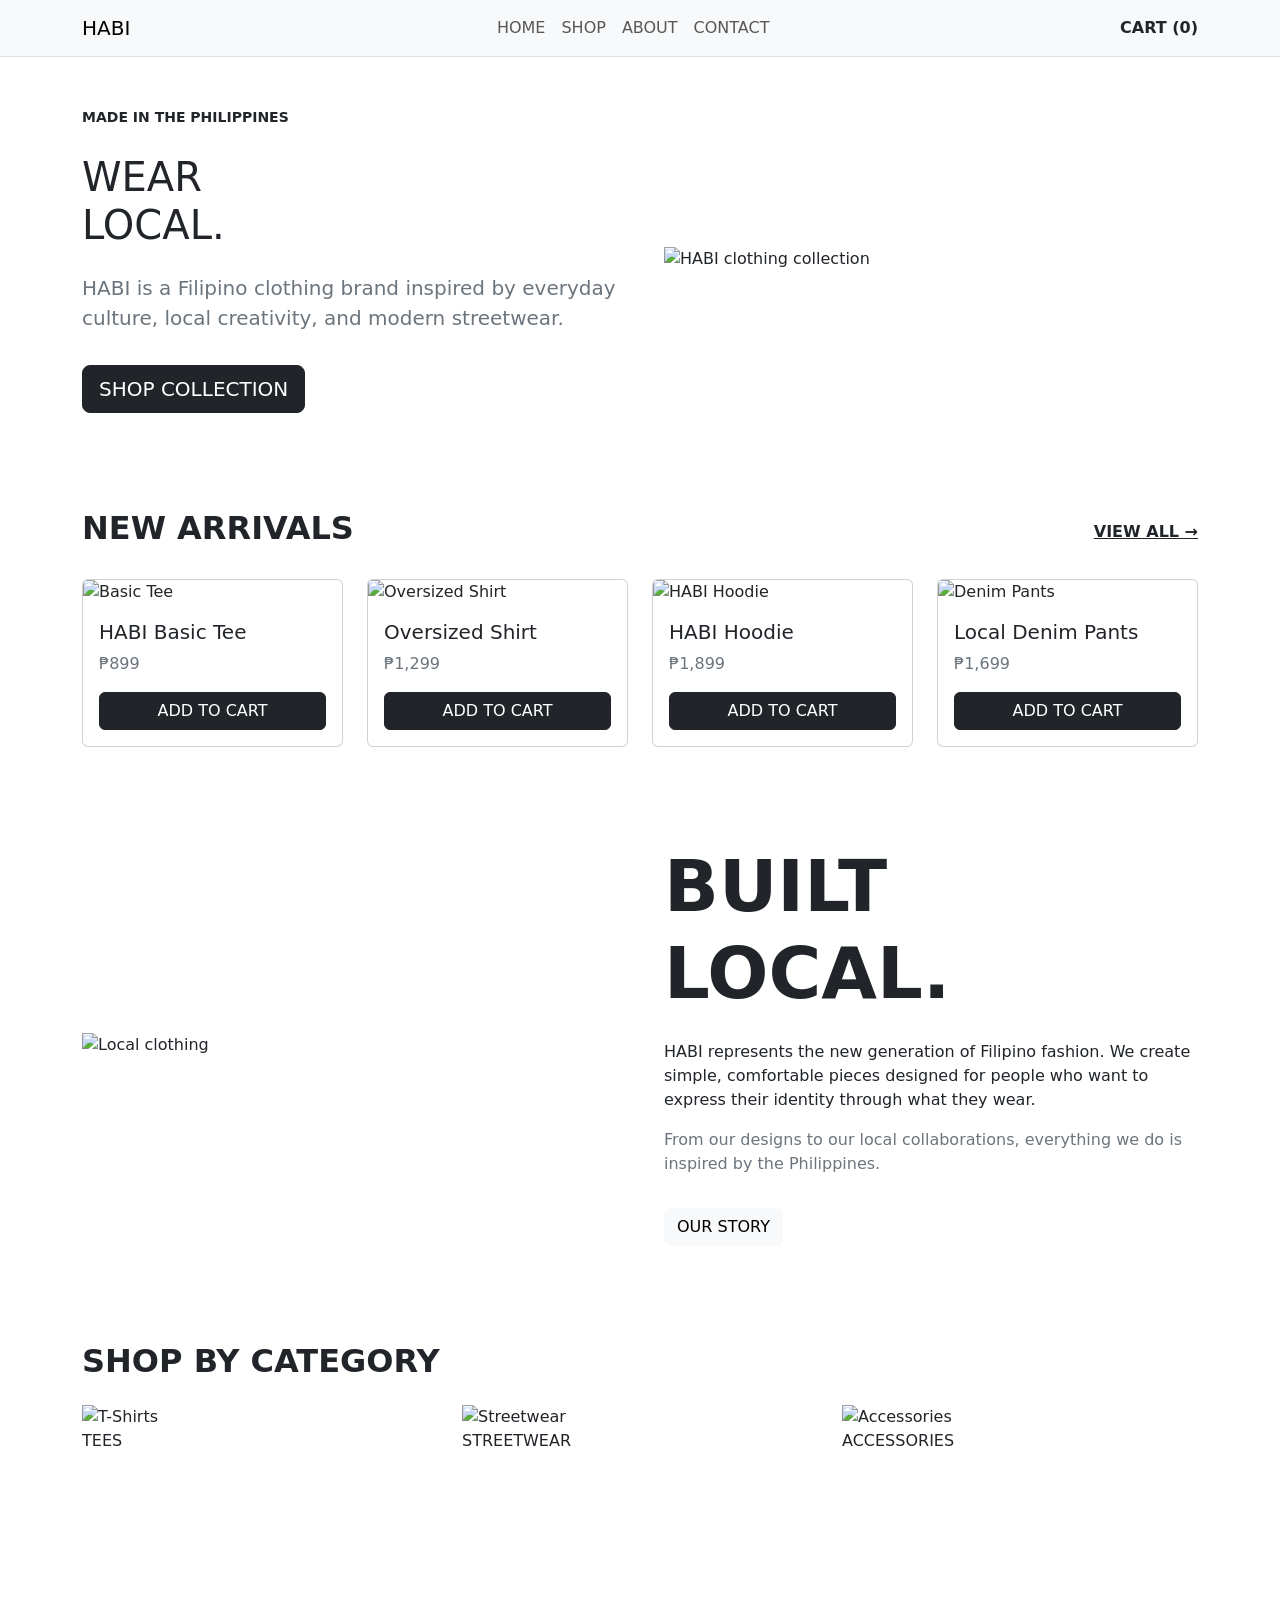
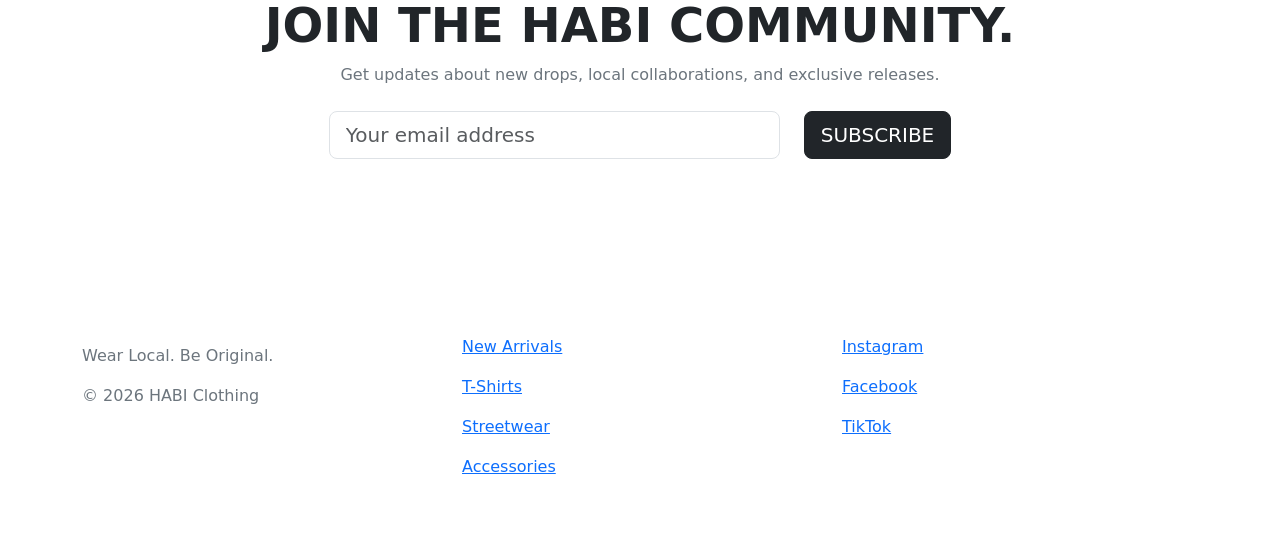
==== index.html @ 20bbadb5 "convert to bootstrap" ====
<!DOCTYPE html>
<html lang="en">
<head>
    <meta charset="UTF-8">
    <meta name="viewport" content="width=device-width, initial-scale=1.0">

    <title>HABI | Local Clothing Brand</title>

    <!-- Bootstrap CSS -->
    <link
        href="https://cdn.jsdelivr.net/npm/bootstrap@5.3.8/dist/css/bootstrap.min.css"
        rel="stylesheet"
    >

    <!-- Custom CSS -->
    <link rel="stylesheet" href="style.css">
</head>

<body>

<!-- ================= NAVBAR ================= -->

<nav class="navbar navbar-expand-lg bg-light border-bottom sticky-top">
    <div class="container">

        <a class="navbar-brand" href="#">
            HABI
        </a>

        <button
            class="navbar-toggler"
            type="button"
            data-bs-toggle="collapse"
            data-bs-target="#navbarNav"
        >
            <span class="navbar-toggler-icon"></span>
        </button>

        <div class="collapse navbar-collapse" id="navbarNav">

            <ul class="navbar-nav mx-auto">

                <li class="nav-item">
                    <a class="nav-link" href="#home">HOME</a>
                </li>

                <li class="nav-item">
                    <a class="nav-link" href="#shop">SHOP</a>
                </li>

                <li class="nav-item">
                    <a class="nav-link" href="#about">ABOUT</a>
                </li>

                <li class="nav-item">
                    <a class="nav-link" href="#contact">CONTACT</a>
                </li>

            </ul>

            <span class="fw-bold">
                CART (0)
            </span>

        </div>

    </div>
</nav>


<!-- ================= HERO ================= -->

<section id="home" class="hero py-5">

    <div class="container">

        <div class="row align-items-center g-5">

            <div class="col-lg-6">

                <small class="fw-bold">
                    MADE IN THE PHILIPPINES
                </small>

                <h1 class="hero-title my-4">
                    WEAR<br>
                    LOCAL.
                </h1>

                <p class="lead text-secondary">
                    HABI is a Filipino clothing brand inspired by
                    everyday culture, local creativity, and modern
                    streetwear.
                </p>

                <a href="#shop" class="btn btn-dark btn-lg mt-3">
                    SHOP COLLECTION
                </a>

            </div>

            <div class="col-lg-6">

                <img
                    src="https://images.unsplash.com/photo-1529139574466-a303027c1d8b?auto=format&fit=crop&w=1000&q=80"
                    class="img-fluid w-100 hero-image"
                    alt="HABI clothing collection"
                >

            </div>

        </div>

    </div>

</section>


<!-- ================= SHOP ================= -->

<section id="shop" class="py-5">

    <div class="container">

        <div class="d-flex justify-content-between align-items-center mb-4">

            <h2 class="fw-bold">
                NEW ARRIVALS
            </h2>

            <a href="#" class="text-dark fw-bold">
                VIEW ALL →
            </a>

        </div>


        <div class="row g-4">

            <!-- PRODUCT 1 -->

            <div class="col-12 col-sm-6 col-lg-3">

                <div class="card product-card h-100">

                    <img
                        src="https://images.unsplash.com/photo-1521572163474-6864f9cf17ab?auto=format&fit=crop&w=700&q=80"
                        class="card-img-top product-img"
                        alt="Basic Tee"
                    >

                    <div class="card-body">

                        <h5 class="card-title">
                            HABI Basic Tee
                        </h5>

                        <p class="card-text text-secondary">
                            ₱899
                        </p>

                        <button class="btn btn-dark w-100">
                            ADD TO CART
                        </button>

                    </div>

                </div>

            </div>


            <!-- PRODUCT 2 -->

            <div class="col-12 col-sm-6 col-lg-3">

                <div class="card product-card h-100">

                    <img
                        src="https://images.unsplash.com/photo-1551488831-00ddcb6c6bd3?auto=format&fit=crop&w=700&q=80"
                        class="card-img-top product-img"
                        alt="Oversized Shirt"
                    >

                    <div class="card-body">

                        <h5 class="card-title">
                            Oversized Shirt
                        </h5>

                        <p class="card-text text-secondary">
                            ₱1,299
                        </p>

                        <button class="btn btn-dark w-100">
                            ADD TO CART
                        </button>

                    </div>

                </div>

            </div>


            <!-- PRODUCT 3 -->

            <div class="col-12 col-sm-6 col-lg-3">

                <div class="card product-card h-100">

                    <img
                        src="https://images.unsplash.com/photo-1506629905607-d9c297d5b1c0?auto=format&fit=crop&w=700&q=80"
                        class="card-img-top product-img"
                        alt="HABI Hoodie"
                    >

                    <div class="card-body">

                        <h5 class="card-title">
                            HABI Hoodie
                        </h5>

                        <p class="card-text text-secondary">
                            ₱1,899
                        </p>

                        <button class="btn btn-dark w-100">
                            ADD TO CART
                        </button>

                    </div>

                </div>

            </div>


            <!-- PRODUCT 4 -->

            <div class="col-12 col-sm-6 col-lg-3">

                <div class="card product-card h-100">

                    <img
                        src="https://images.unsplash.com/photo-1542272604-787c3835535d?auto=format&fit=crop&w=700&q=80"
                        class="card-img-top product-img"
                        alt="Denim Pants"
                    >

                    <div class="card-body">

                        <h5 class="card-title">
                            Local Denim Pants
                        </h5>

                        <p class="card-text text-secondary">
                            ₱1,699
                        </p>

                        <button class="btn btn-dark w-100">
                            ADD TO CART
                        </button>

                    </div>

                </div>

            </div>

        </div>

    </div>

</section>


<!-- ================= ABOUT ================= -->

<section id="about" class="about-section py-5">

    <div class="container">

        <div class="row align-items-center g-5">

            <div class="col-lg-6">

                <img
                    src="https://images.unsplash.com/photo-1558618666-fcd25c85cd64?auto=format&fit=crop&w=1000&q=80"
                    class="img-fluid w-100 about-image"
                    alt="Local clothing"
                >

            </div>

            <div class="col-lg-6">

                <h2 class="display-2 fw-bold">
                    BUILT<br>
                    LOCAL.
                </h2>

                <p class="mt-4">
                    HABI represents the new generation of Filipino
                    fashion. We create simple, comfortable pieces
                    designed for people who want to express their
                    identity through what they wear.
                </p>

                <p class="text-secondary">
                    From our designs to our local collaborations,
                    everything we do is inspired by the Philippines.
                </p>

                <a href="#" class="btn btn-light mt-3">
                    OUR STORY
                </a>

            </div>

        </div>

    </div>

</section>


<!-- ================= CATEGORY ================= -->

<section class="py-5">

    <div class="container">

        <h2 class="fw-bold mb-4">
            SHOP BY CATEGORY
        </h2>

        <div class="row g-4">

            <div class="col-md-4">

                <div class="category">

                    <img
                        src="https://images.unsplash.com/photo-1521572163474-6864f9cf17ab?auto=format&fit=crop&w=900&q=80"
                        alt="T-Shirts"
                    >

                    <div class="category-title">
                        TEES
                    </div>

                </div>

            </div>


            <div class="col-md-4">

                <div class="category">

                    <img
                        src="https://images.unsplash.com/photo-1551488831-00ddcb6c6bd3?auto=format&fit=crop&w=900&q=80"
                        alt="Streetwear"
                    >

                    <div class="category-title">
                        STREETWEAR
                    </div>

                </div>

            </div>


            <div class="col-md-4">

                <div class="category">

                    <img
                        src="https://images.unsplash.com/photo-1548883354-7622d03aca27?auto=format&fit=crop&w=900&q=80"
                        alt="Accessories"
                    >

                    <div class="category-title">
                        ACCESSORIES
                    </div>

                </div>

            </div>

        </div>

    </div>

</section>


<!-- ================= NEWSLETTER ================= -->

<section id="contact" class="py-5 text-center">

    <div class="container py-5">

        <h2 class="display-5 fw-bold">
            JOIN THE HABI COMMUNITY.
        </h2>

        <p class="text-secondary">
            Get updates about new drops, local collaborations,
            and exclusive releases.
        </p>

        <form class="row justify-content-center mt-4">

            <div class="col-md-5">

                <input
                    type="email"
                    class="form-control form-control-lg"
                    placeholder="Your email address"
                >

            </div>

            <div class="col-auto mt-2 mt-md-0">

                <button
                    type="submit"
                    class="btn btn-dark btn-lg"
                >
                    SUBSCRIBE
                </button>

            </div>

        </form>

    </div>

</section>


<!-- ================= FOOTER ================= -->

<footer class="text-white py-5">

    <div class="container">

        <div class="row g-4">

            <div class="col-md-4">

                <h3 class="fw-bold">
                    HABI
                </h3>

                <p class="text-secondary">
                    Wear Local. Be Original.
                </p>

                <p class="text-secondary">
                    © 2026 HABI Clothing
                </p>

            </div>


            <div class="col-md-4">

                <h5>SHOP</h5>

                <p>
                    <a href="#">New Arrivals</a>
                </p>

                <p>
                    <a href="#">T-Shirts</a>
                </p>

                <p>
                    <a href="#">Streetwear</a>
                </p>

                <p>
                    <a href="#">Accessories</a>
                </p>

            </div>


            <div class="col-md-4">

                <h5>FOLLOW US</h5>

                <p>
                    <a href="#">Instagram</a>
                </p>

                <p>
                    <a href="#">Facebook</a>
                </p>

                <p>
                    <a href="#">TikTok</a>
                </p>

            </div>

        </div>

    </div>

</footer>


<!-- Bootstrap JS -->
<script
    src="https://cdn.jsdelivr.net/npm/bootstrap@5.3.8/dist/js/bootstrap.bundle.min.js">
</script>

</body>
</html>
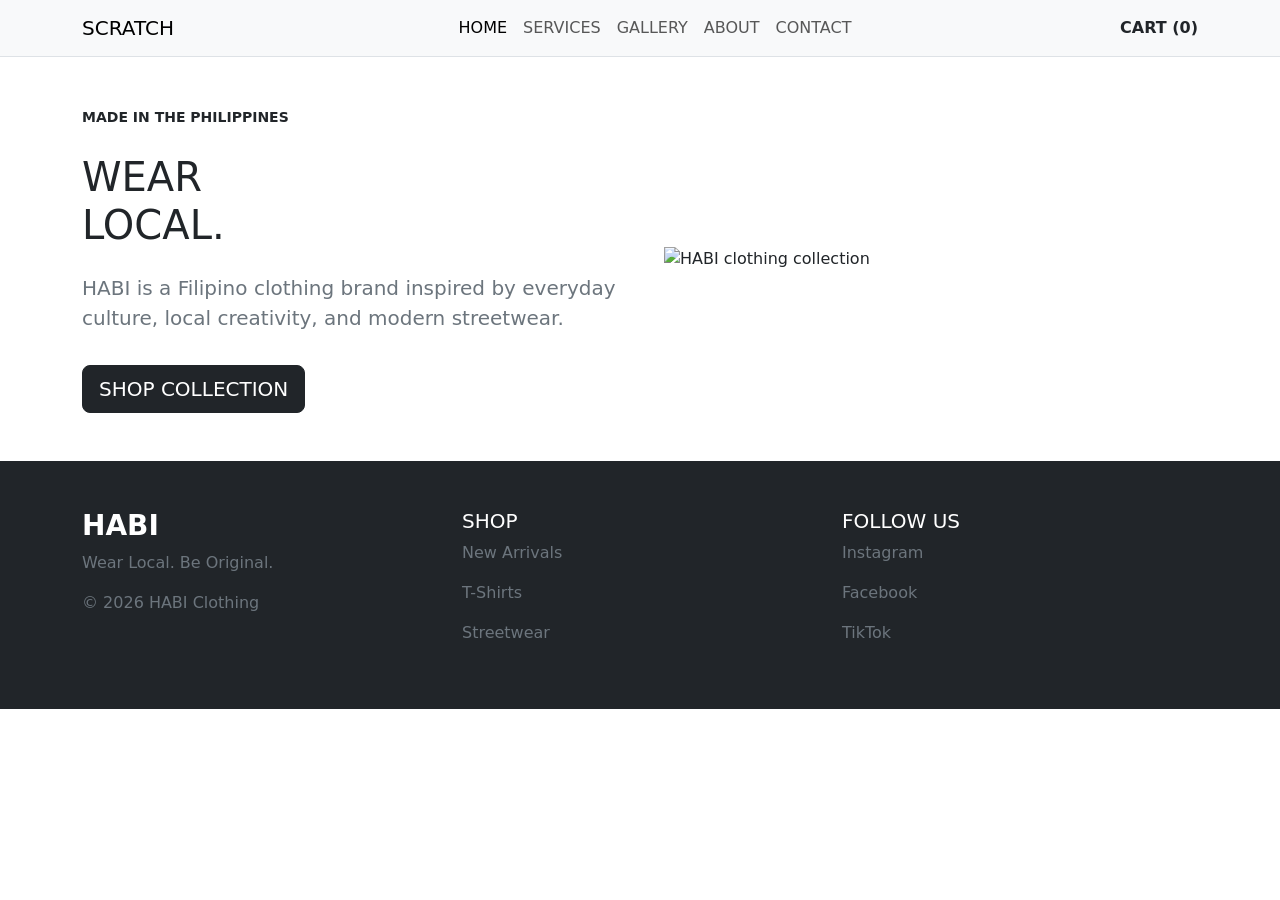
==== commit b9c47d8c: "Split layout into separate files and fix gallery/shop links" ====
--- a/index.html
+++ b/index.html
@@ -3,522 +3,79 @@
 <head>
     <meta charset="UTF-8">
     <meta name="viewport" content="width=device-width, initial-scale=1.0">
-
-    <title>HABI | Local Clothing Brand</title>
-
+    <title>HABI | Local Clothing Brand - Home</title>
     <!-- Bootstrap CSS -->
-    <link
-        href="https://cdn.jsdelivr.net/npm/bootstrap@5.3.8/dist/css/bootstrap.min.css"
-        rel="stylesheet"
-    >
-
+    <link href="https://cdn.jsdelivr.net/npm/bootstrap@5.3.8/dist/css/bootstrap.min.css" rel="stylesheet">
     <!-- Custom CSS -->
     <link rel="stylesheet" href="style.css">
 </head>
-
 <body>
 
 <!-- ================= NAVBAR ================= -->
-
 <nav class="navbar navbar-expand-lg bg-light border-bottom sticky-top">
     <div class="container">
-
-        <a class="navbar-brand" href="#">
-            HABI
-        </a>
-
-        <button
-            class="navbar-toggler"
-            type="button"
-            data-bs-toggle="collapse"
-            data-bs-target="#navbarNav"
-        >
+        <a class="navbar-brand" href="index.html">SCRATCH</a>
+        <button class="navbar-toggler" type="button" data-bs-toggle="collapse" data-bs-target="#navbarNav">
             <span class="navbar-toggler-icon"></span>
         </button>
-
         <div class="collapse navbar-collapse" id="navbarNav">
-
             <ul class="navbar-nav mx-auto">
-
-                <li class="nav-item">
-                    <a class="nav-link" href="#home">HOME</a>
-                </li>
-
-                <li class="nav-item">
-                    <a class="nav-link" href="#shop">SHOP</a>
-                </li>
-
-                <li class="nav-item">
-                    <a class="nav-link" href="#about">ABOUT</a>
-                </li>
-
-                <li class="nav-item">
-                    <a class="nav-link" href="#contact">CONTACT</a>
-                </li>
-
+                <li class="nav-item"><a class="nav-link active" href="index.html">HOME</a></li>
+                <li class="nav-item"><a class="nav-link" href="pages/services.html">SERVICES</a></li>
+                <li class="nav-item"><a class="nav-link" href="pages/gallery.html">GALLERY</a></li>
+                <li class="nav-item"><a class="nav-link" href="pages/about.html">ABOUT</a></li>
+                <li class="nav-item"><a class="nav-link" href="pages/contact.html">CONTACT</a></li>
             </ul>
-
-            <span class="fw-bold">
-                CART (0)
-            </span>
-
+            <span class="fw-bold">CART (0)</span>
         </div>
-
     </div>
 </nav>
 
-
 <!-- ================= HERO ================= -->
-
 <section id="home" class="hero py-5">
-
     <div class="container">
-
         <div class="row align-items-center g-5">
-
             <div class="col-lg-6">
-
-                <small class="fw-bold">
-                    MADE IN THE PHILIPPINES
-                </small>
-
-                <h1 class="hero-title my-4">
-                    WEAR<br>
-                    LOCAL.
-                </h1>
-
+                <small class="fw-bold">MADE IN THE PHILIPPINES</small>
+                <h1 class="hero-title my-4">WEAR<br>LOCAL.</h1>
                 <p class="lead text-secondary">
-                    HABI is a Filipino clothing brand inspired by
-                    everyday culture, local creativity, and modern
-                    streetwear.
+                    HABI is a Filipino clothing brand inspired by everyday culture, local creativity, and modern streetwear.
                 </p>
-
-                <a href="#shop" class="btn btn-dark btn-lg mt-3">
-                    SHOP COLLECTION
-                </a>
-
+                <a href="pages/gallery.html" class="btn btn-dark btn-lg mt-3">SHOP COLLECTION</a>
             </div>
-
             <div class="col-lg-6">
-
-                <img
-                    src="https://images.unsplash.com/photo-1529139574466-a303027c1d8b?auto=format&fit=crop&w=1000&q=80"
-                    class="img-fluid w-100 hero-image"
-                    alt="HABI clothing collection"
-                >
-
+                <img src="https://images.unsplash.com/photo-1529139574466-a303027c1d8b?auto=format&fit=crop&w=1000&q=80" class="img-fluid w-100 hero-image" alt="HABI clothing collection">
             </div>
-
         </div>
-
     </div>
-
 </section>
 
-
-<!-- ================= SHOP ================= -->
-
-<section id="shop" class="py-5">
-
+<!-- ================= FOOTER ================= -->
+<footer class="text-white py-5 bg-dark">
     <div class="container">
-
-        <div class="d-flex justify-content-between align-items-center mb-4">
-
-            <h2 class="fw-bold">
-                NEW ARRIVALS
-            </h2>
-
-            <a href="#" class="text-dark fw-bold">
-                VIEW ALL →
-            </a>
-
+        <div class="row g-4">
+            <div class="col-md-4">
+                <h3 class="fw-bold">HABI</h3>
+                <p class="text-secondary">Wear Local. Be Original.</p>
+                <p class="text-secondary">© 2026 HABI Clothing</p>
+            </div>
+            <div class="col-md-4">
+                <h5>SHOP</h5>
+                <p><a href="services.html" class="text-secondary text-decoration-none">New Arrivals</a></p>
+                <p><a href="services.html" class="text-secondary text-decoration-none">T-Shirts</a></p>
+                <p><a href="services.html" class="text-secondary text-decoration-none">Streetwear</a></p>
+            </div>
+            <div class="col-md-4">
+                <h5>FOLLOW US</h5>
+                <p><a href="#" class="text-secondary text-decoration-none">Instagram</a></p>
+                <p><a href="#" class="text-secondary text-decoration-none">Facebook</a></p>
+                <p><a href="#" class="text-secondary text-decoration-none">TikTok</a></p>
+            </div>
         </div>
-
-
-        <div class="row g-4">
-
-            <!-- PRODUCT 1 -->
-
-            <div class="col-12 col-sm-6 col-lg-3">
-
-                <div class="card product-card h-100">
-
-                    <img
-                        src="https://images.unsplash.com/photo-1521572163474-6864f9cf17ab?auto=format&fit=crop&w=700&q=80"
-                        class="card-img-top product-img"
-                        alt="Basic Tee"
-                    >
-
-                    <div class="card-body">
-
-                        <h5 class="card-title">
-                            HABI Basic Tee
-                        </h5>
-
-                        <p class="card-text text-secondary">
-                            ₱899
-                        </p>
-
-                        <button class="btn btn-dark w-100">
-                            ADD TO CART
-                        </button>
-
-                    </div>
-
-                </div>
-
-            </div>
-
-
-            <!-- PRODUCT 2 -->
-
-            <div class="col-12 col-sm-6 col-lg-3">
-
-                <div class="card product-card h-100">
-
-                    <img
-                        src="https://images.unsplash.com/photo-1551488831-00ddcb6c6bd3?auto=format&fit=crop&w=700&q=80"
-                        class="card-img-top product-img"
-                        alt="Oversized Shirt"
-                    >
-
-                    <div class="card-body">
-
-                        <h5 class="card-title">
-                            Oversized Shirt
-                        </h5>
-
-                        <p class="card-text text-secondary">
-                            ₱1,299
-                        </p>
-
-                        <button class="btn btn-dark w-100">
-                            ADD TO CART
-                        </button>
-
-                    </div>
-
-                </div>
-
-            </div>
-
-
-            <!-- PRODUCT 3 -->
-
-            <div class="col-12 col-sm-6 col-lg-3">
-
-                <div class="card product-card h-100">
-
-                    <img
-                        src="https://images.unsplash.com/photo-1506629905607-d9c297d5b1c0?auto=format&fit=crop&w=700&q=80"
-                        class="card-img-top product-img"
-                        alt="HABI Hoodie"
-                    >
-
-                    <div class="card-body">
-
-                        <h5 class="card-title">
-                            HABI Hoodie
-                        </h5>
-
-                        <p class="card-text text-secondary">
-                            ₱1,899
-                        </p>
-
-                        <button class="btn btn-dark w-100">
-                            ADD TO CART
-                        </button>
-
-                    </div>
-
-                </div>
-
-            </div>
-
-
-            <!-- PRODUCT 4 -->
-
-            <div class="col-12 col-sm-6 col-lg-3">
-
-                <div class="card product-card h-100">
-
-                    <img
-                        src="https://images.unsplash.com/photo-1542272604-787c3835535d?auto=format&fit=crop&w=700&q=80"
-                        class="card-img-top product-img"
-                        alt="Denim Pants"
-                    >
-
-                    <div class="card-body">
-
-                        <h5 class="card-title">
-                            Local Denim Pants
-                        </h5>
-
-                        <p class="card-text text-secondary">
-                            ₱1,699
-                        </p>
-
-                        <button class="btn btn-dark w-100">
-                            ADD TO CART
-                        </button>
-
-                    </div>
-
-                </div>
-
-            </div>
-
-        </div>
-
     </div>
-
-</section>
-
-
-<!-- ================= ABOUT ================= -->
-
-<section id="about" class="about-section py-5">
-
-    <div class="container">
-
-        <div class="row align-items-center g-5">
-
-            <div class="col-lg-6">
-
-                <img
-                    src="https://images.unsplash.com/photo-1558618666-fcd25c85cd64?auto=format&fit=crop&w=1000&q=80"
-                    class="img-fluid w-100 about-image"
-                    alt="Local clothing"
-                >
-
-            </div>
-
-            <div class="col-lg-6">
-
-                <h2 class="display-2 fw-bold">
-                    BUILT<br>
-                    LOCAL.
-                </h2>
-
-                <p class="mt-4">
-                    HABI represents the new generation of Filipino
-                    fashion. We create simple, comfortable pieces
-                    designed for people who want to express their
-                    identity through what they wear.
-                </p>
-
-                <p class="text-secondary">
-                    From our designs to our local collaborations,
-                    everything we do is inspired by the Philippines.
-                </p>
-
-                <a href="#" class="btn btn-light mt-3">
-                    OUR STORY
-                </a>
-
-            </div>
-
-        </div>
-
-    </div>
-
-</section>
-
-
-<!-- ================= CATEGORY ================= -->
-
-<section class="py-5">
-
-    <div class="container">
-
-        <h2 class="fw-bold mb-4">
-            SHOP BY CATEGORY
-        </h2>
-
-        <div class="row g-4">
-
-            <div class="col-md-4">
-
-                <div class="category">
-
-                    <img
-                        src="https://images.unsplash.com/photo-1521572163474-6864f9cf17ab?auto=format&fit=crop&w=900&q=80"
-                        alt="T-Shirts"
-                    >
-
-                    <div class="category-title">
-                        TEES
-                    </div>
-
-                </div>
-
-            </div>
-
-
-            <div class="col-md-4">
-
-                <div class="category">
-
-                    <img
-                        src="https://images.unsplash.com/photo-1551488831-00ddcb6c6bd3?auto=format&fit=crop&w=900&q=80"
-                        alt="Streetwear"
-                    >
-
-                    <div class="category-title">
-                        STREETWEAR
-                    </div>
-
-                </div>
-
-            </div>
-
-
-            <div class="col-md-4">
-
-                <div class="category">
-
-                    <img
-                        src="https://images.unsplash.com/photo-1548883354-7622d03aca27?auto=format&fit=crop&w=900&q=80"
-                        alt="Accessories"
-                    >
-
-                    <div class="category-title">
-                        ACCESSORIES
-                    </div>
-
-                </div>
-
-            </div>
-
-        </div>
-
-    </div>
-
-</section>
-
-
-<!-- ================= NEWSLETTER ================= -->
-
-<section id="contact" class="py-5 text-center">
-
-    <div class="container py-5">
-
-        <h2 class="display-5 fw-bold">
-            JOIN THE HABI COMMUNITY.
-        </h2>
-
-        <p class="text-secondary">
-            Get updates about new drops, local collaborations,
-            and exclusive releases.
-        </p>
-
-        <form class="row justify-content-center mt-4">
-
-            <div class="col-md-5">
-
-                <input
-                    type="email"
-                    class="form-control form-control-lg"
-                    placeholder="Your email address"
-                >
-
-            </div>
-
-            <div class="col-auto mt-2 mt-md-0">
-
-                <button
-                    type="submit"
-                    class="btn btn-dark btn-lg"
-                >
-                    SUBSCRIBE
-                </button>
-
-            </div>
-
-        </form>
-
-    </div>
-
-</section>
-
-
-<!-- ================= FOOTER ================= -->
-
-<footer class="text-white py-5">
-
-    <div class="container">
-
-        <div class="row g-4">
-
-            <div class="col-md-4">
-
-                <h3 class="fw-bold">
-                    HABI
-                </h3>
-
-                <p class="text-secondary">
-                    Wear Local. Be Original.
-                </p>
-
-                <p class="text-secondary">
-                    © 2026 HABI Clothing
-                </p>
-
-            </div>
-
-
-            <div class="col-md-4">
-
-                <h5>SHOP</h5>
-
-                <p>
-                    <a href="#">New Arrivals</a>
-                </p>
-
-                <p>
-                    <a href="#">T-Shirts</a>
-                </p>
-
-                <p>
-                    <a href="#">Streetwear</a>
-                </p>
-
-                <p>
-                    <a href="#">Accessories</a>
-                </p>
-
-            </div>
-
-
-            <div class="col-md-4">
-
-                <h5>FOLLOW US</h5>
-
-                <p>
-                    <a href="#">Instagram</a>
-                </p>
-
-                <p>
-                    <a href="#">Facebook</a>
-                </p>
-
-                <p>
-                    <a href="#">TikTok</a>
-                </p>
-
-            </div>
-
-        </div>
-
-    </div>
-
 </footer>
 
-
 <!-- Bootstrap JS -->
-<script
-    src="https://cdn.jsdelivr.net/npm/bootstrap@5.3.8/dist/js/bootstrap.bundle.min.js">
-</script>
-
+<script src="https://cdn.jsdelivr.net/npm/bootstrap@5.3.8/dist/js/bootstrap.bundle.min.js"></script>
 </body>
 </html>
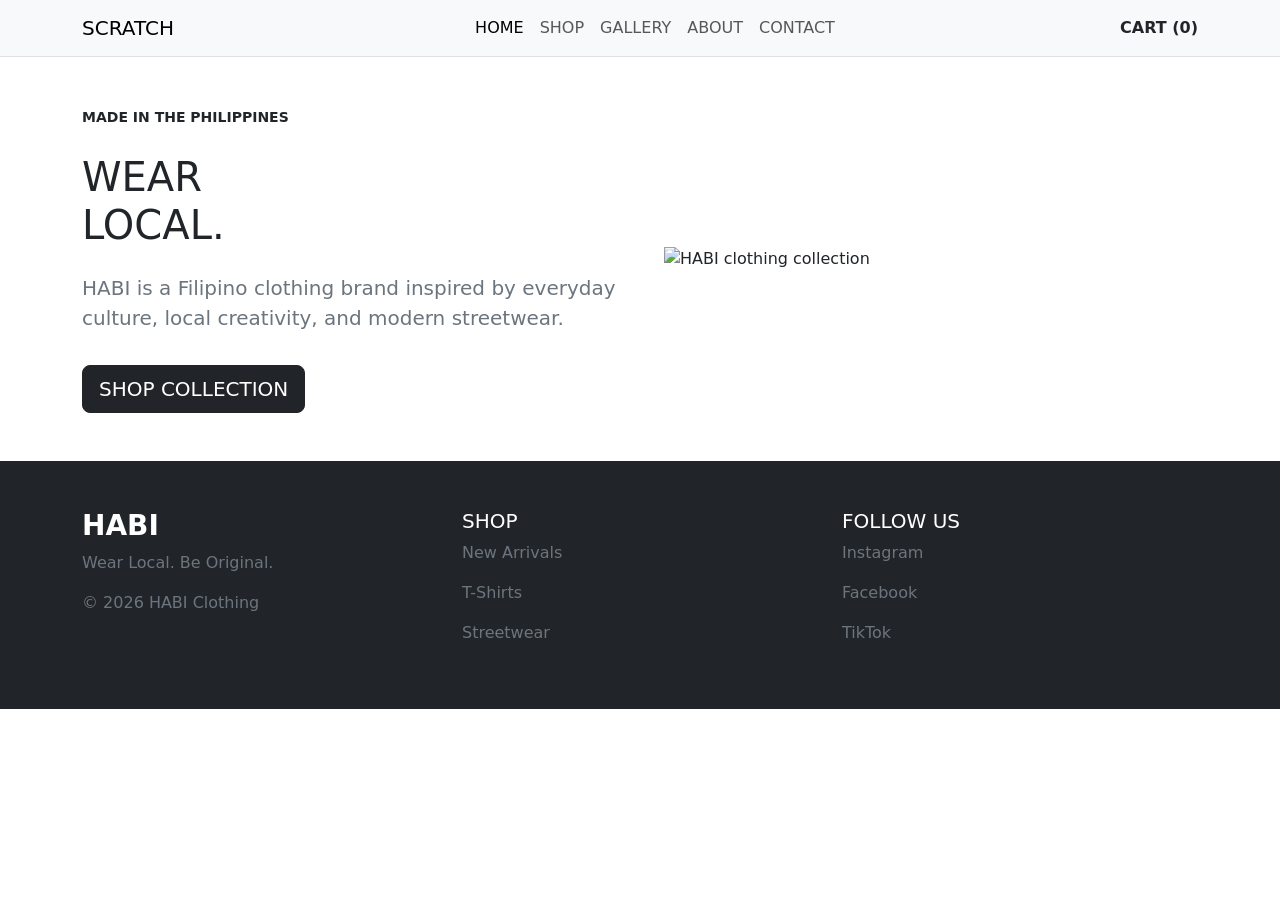
==== commit b39f71a9: "Fix broken product image link, CSS grid alignment, and CSS path for pages" ====
--- a/index.html
+++ b/index.html
@@ -21,7 +21,7 @@
         <div class="collapse navbar-collapse" id="navbarNav">
             <ul class="navbar-nav mx-auto">
                 <li class="nav-item"><a class="nav-link active" href="index.html">HOME</a></li>
-                <li class="nav-item"><a class="nav-link" href="pages/services.html">SERVICES</a></li>
+                <li class="nav-item"><a class="nav-link" href="pages/services.html">SHOP</a></li>
                 <li class="nav-item"><a class="nav-link" href="pages/gallery.html">GALLERY</a></li>
                 <li class="nav-item"><a class="nav-link" href="pages/about.html">ABOUT</a></li>
                 <li class="nav-item"><a class="nav-link" href="pages/contact.html">CONTACT</a></li>
